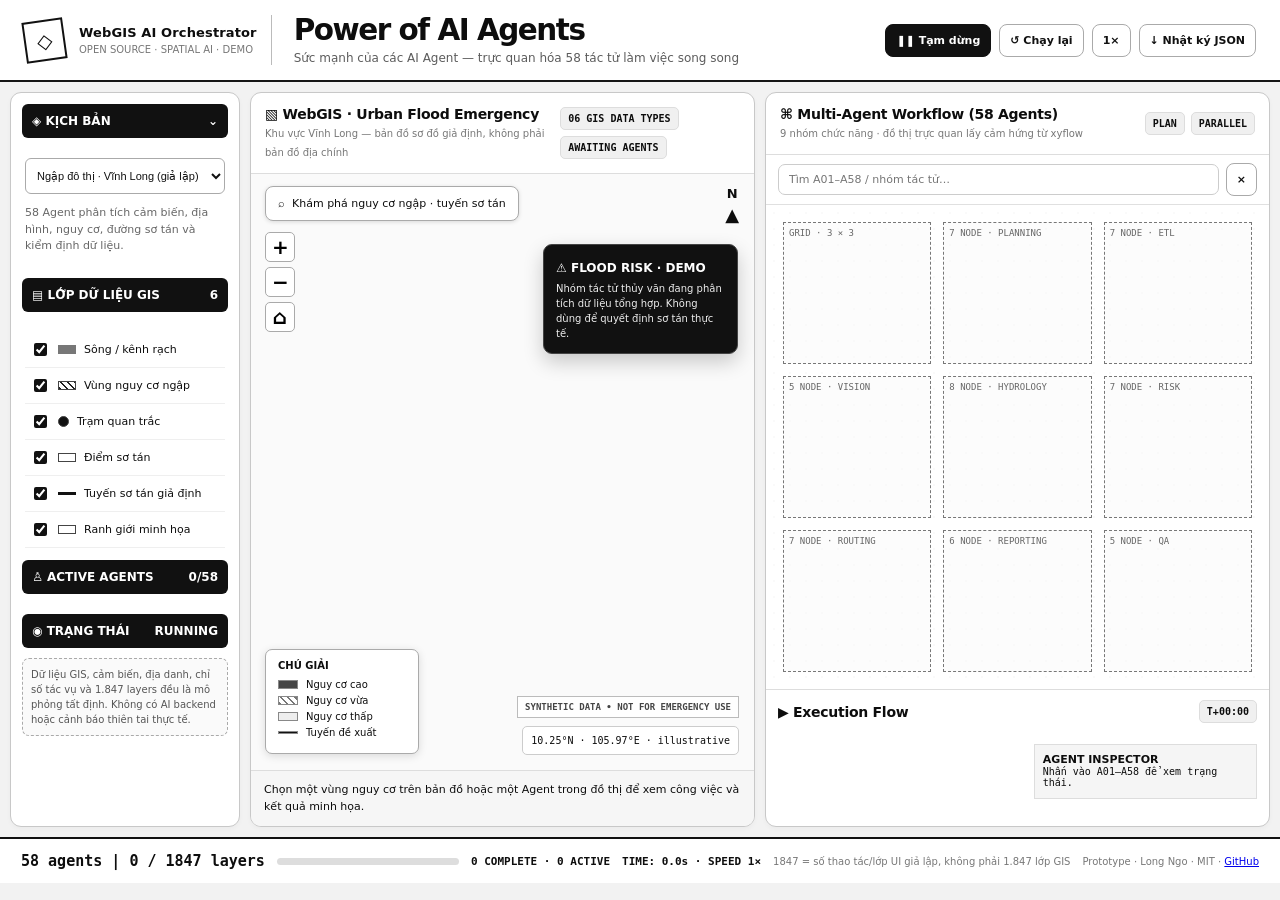
==== docs/index.html @ bc673fc4 "feat(webgis): add Power of AI Agents GitHub Pages dashboard" ====
<!doctype html>
<html lang="vi">
<head>
  <meta charset="utf-8">
  <meta name="viewport" content="width=device-width,initial-scale=1">
  <meta name="theme-color" content="#ffffff">
  <meta name="description" content="Power of AI Agents — mô phỏng 58 tác tử phối hợp xây dựng WebGIS ứng phó ngập lụt. Dữ liệu minh họa, không phải dự báo thực tế.">
  <title>Power of AI Agents — WebGIS AI Orchestrator</title>
  <link rel="stylesheet" href="./styles.css">
  <script src="./app.js" defer></script>
</head>
<body>
  <header class="topbar">
    <div class="brand"><div class="brand-mark" aria-hidden="true">◇</div><div><div class="brand-name">WebGIS AI Orchestrator</div><div class="brand-sub">OPEN SOURCE · SPATIAL AI · DEMO</div></div></div>
    <div class="headline"><h1>Power of AI Agents</h1><p>Sức mạnh của các AI Agent — trực quan hóa 58 tác tử làm việc song song</p></div>
    <nav class="top-actions" aria-label="Điều khiển mô phỏng">
      <span class="tag dark"><span class="live-dot"></span> SIMULATION</span>
      <span class="tag">WEBGIS</span><span class="tag">MULTI-AGENT</span>
      <button id="playBtn" class="ctrl dark" type="button" aria-label="Tạm dừng hoặc tiếp tục">❚❚ Tạm dừng</button>
      <button id="replayBtn" class="ctrl" type="button">↺ Chạy lại</button>
      <button id="speedBtn" class="ctrl" type="button" aria-label="Đổi tốc độ">1×</button>
      <button id="exportBtn" class="ctrl" type="button">↓ Nhật ký JSON</button>
    </nav>
  </header>
  <main class="shell">
    <aside class="panel sidebar" aria-label="Thiết lập WebGIS">
      <div class="section-h"><span>◈ KỊCH BẢN</span><span>⌄</span></div>
      <div class="section-body">
        <select id="scenario" aria-label="Kịch bản"><option value="flood">Ngập đô thị · Vĩnh Long (giả lập)</option></select>
        <p class="subtle">58 Agent phân tích cảm biến, địa hình, nguy cơ, đường sơ tán và kiểm định dữ liệu.</p>
      </div>
      <div class="section-h"><span>▤ LỚP DỮ LIỆU GIS</span><span>6</span></div>
      <div class="section-body">
        <label class="layer-row"><input type="checkbox" data-layer="river" checked><span class="shape river"></span> Sông / kênh rạch</label>
        <label class="layer-row"><input type="checkbox" data-layer="risk" checked><span class="shape risk"></span> Vùng nguy cơ ngập</label>
        <label class="layer-row"><input type="checkbox" data-layer="sensors" checked><span class="shape sensor"></span> Trạm quan trắc</label>
        <label class="layer-row"><input type="checkbox" data-layer="shelters" checked><span class="shape"></span> Điểm sơ tán</label>
        <label class="layer-row"><input type="checkbox" data-layer="routes" checked><span class="shape route"></span> Tuyến sơ tán giả định</label>
        <label class="layer-row"><input type="checkbox" data-layer="boundaries" checked><span class="shape"></span> Ranh giới minh họa</label>
      </div>
      <div class="section-h"><span>♙ ACTIVE AGENTS</span><span id="agentSidebarCount">0/58</span></div>
      <div id="agentList" class="agent-list" aria-label="Danh sách tác tử"></div>
      <div class="section-h"><span>◉ TRẠNG THÁI</span><span id="taskState">RUNNING</span></div>
      <div class="tip" id="sideTip">Dữ liệu GIS, cảm biến, địa danh, chỉ số tác vụ và 1.847 layers đều là mô phỏng tất định. Không có AI backend hoặc cảnh báo thiên tai thực tế.</div>
    </aside>
    <section class="panel map-panel" aria-label="Bản đồ WebGIS minh họa">
      <div class="panel-head">
        <div><h2>▧ WebGIS · Urban Flood Emergency</h2><small>Khu vực Vĩnh Long — bản đồ sơ đồ giả định, không phải bản đồ địa chính</small></div>
        <div class="head-metrics"><span class="metric-chip">06 GIS DATA TYPES</span><span id="mapStatus" class="metric-chip">AWAITING AGENTS</span></div>
      </div>
      <div class="map-viewport" id="mapViewport">
        <div class="map-search">⌕&nbsp; Khám phá nguy cơ ngập · tuyến sơ tán</div>
        <div class="zoom-control"><button id="zoomIn" type="button" aria-label="Phóng to bản đồ">+</button><button id="zoomOut" type="button" aria-label="Thu nhỏ bản đồ">−</button><button id="zoomReset" type="button" aria-label="Đặt lại bản đồ">⌂</button></div>
        <div class="north">N</div>
        <svg id="mapSvg" role="img" aria-label="Bản đồ sơ đồ các vùng ngập, sông, cảm biến, nơi trú ẩn và đường sơ tán được sinh giả lập"></svg>
        <div class="geo-alert" id="geoAlert"><strong>⚠ FLOOD RISK · DEMO</strong><p>Nhóm tác tử thủy văn đang phân tích dữ liệu tổng hợp. Không dùng để quyết định sơ tán thực tế.</p></div>
        <div class="legend"><strong>CHÚ GIẢI</strong><div class="legend-row"><span class="legend-swatch high"></span> Nguy cơ cao</div><div class="legend-row"><span class="legend-swatch mid"></span> Nguy cơ vừa</div><div class="legend-row"><span class="legend-swatch safe"></span> Nguy cơ thấp</div><div class="legend-row"><span class="legend-swatch road"></span> Tuyến đề xuất</div></div>
        <div class="simulation-stamp">SYNTHETIC DATA • NOT FOR EMERGENCY USE</div>
        <div class="map-coord">10.25°N · 105.97°E · illustrative</div>
      </div>
      <div class="map-detail" id="mapDetail" aria-live="polite">Chọn một vùng nguy cơ trên bản đồ hoặc một Agent trong đồ thị để xem công việc và kết quả minh họa.</div>
    </section>
    <section class="panel graph-panel" aria-label="Đồ thị phối hợp tác tử">
      <div class="panel-head">
        <div><h2>⌘ Multi-Agent Workflow (58 Agents)</h2><small>9 nhóm chức năng · đồ thị trực quan lấy cảm hứng từ xyflow</small></div>
        <div class="head-metrics"><span class="metric-chip" id="graphState">PLAN</span><span class="metric-chip">PARALLEL</span></div>
      </div>
      <div class="graph-toolbar">
        <input id="agentSearch" aria-label="Tìm kiếm tác tử" type="search" placeholder="Tìm A01–A58 / nhóm tác tử…">
        <button id="clearSearch" type="button" class="ctrl" aria-label="Xóa tìm kiếm">×</button>
      </div>
      <div class="graph-canvas" id="graphCanvas">
        <svg id="edgeSvg" aria-hidden="true"></svg>
        <div id="groupGrid" class="group-grid"></div>
        <svg id="agentCursors" aria-hidden="true"></svg>
        <div id="wireframe" class="wireframe" aria-hidden="true">
          <div class="wire">GRID · 3 × 3</div><div class="wire">7 NODE · PLANNING</div><div class="wire">7 NODE · ETL</div>
          <div class="wire">5 NODE · VISION</div><div class="wire">8 NODE · HYDROLOGY</div><div class="wire">7 NODE · RISK</div>
          <div class="wire">7 NODE · ROUTING</div><div class="wire">6 NODE · REPORTING</div><div class="wire">5 NODE · QA</div>
        </div>
      </div>
      <div class="graph-bottom">
        <div class="panel-head" style="padding:0;border:0"><h2>▶ Execution Flow</h2><span id="elapsed" class="metric-chip">T+00:00</span></div>
        <div class="timeline" id="timeline" aria-label="Tiến trình xử lý"></div>
        <div class="bottom-meta">
          <div class="log-feed" id="logFeed" role="log" aria-live="off"></div>
          <div class="agent-inspector" id="inspector"><strong>AGENT INSPECTOR</strong><div>Nhấn vào A01–A58 để xem trạng thái.</div></div>
        </div>
      </div>
    </section>
  </main>
  <footer class="footer">
    <div class="footer-primary">58 agents | <span id="layerCount">0</span> / 1847 layers</div>
    <div class="progress-track" aria-label="Tiến độ dựng mô phỏng"><div class="progress-fill" id="progressFill"></div></div>
    <div id="doneMetric">0 COMPLETE · 0 ACTIVE</div>
    <div id="latencyMetric">TIME: 0.0s · SPEED 1×</div>
    <div class="footer-note">1847 = số thao tác/lớp UI giả lập, không phải 1.847 lớp GIS</div>
    <div class="footer-note">Prototype · Long Ngo · MIT · <a href="https://github.com/xulytiengviet/xyflow">GitHub</a></div>
  </footer>
</body>
</html>
---- docs/styles.css ----
:root{font-family:Inter,ui-sans-serif,system-ui,-apple-system,"Segoe UI",Arial,sans-serif;color:#0d0d0d;background:#f2f2f2;font-synthesis:none}
*{box-sizing:border-box}html{scroll-behavior:smooth}body{margin:0;min-height:100vh}
button,input{font:inherit}button{cursor:pointer}button:focus-visible,input:focus-visible{outline:3px solid #888;outline-offset:2px}button:disabled{opacity:.35;cursor:not-allowed}
.icon{width:18px;height:18px;stroke:currentColor;fill:none;stroke-width:1.8;stroke-linecap:round;stroke-linejoin:round;flex:none}
.topbar{min-height:82px;background:#fff;border-bottom:2px solid #161616;display:flex;align-items:center;gap:20px;padding:12px 24px}
.brand-mark{width:41px;height:41px;border:2px solid #111;transform:rotate(-8deg);display:grid;place-items:center;font-weight:900;font-size:20px}
.brand{display:flex;gap:14px;align-items:center;min-width:240px}
.brand-name{font-size:13px;font-weight:800;letter-spacing:.01em}.brand-sub{font-size:10px;color:#777;margin-top:4px}
.headline{border-left:1px solid #bbb;padding-left:22px;min-width:280px;flex:1}
.headline h1{font-size:clamp(21px,2.3vw,33px);margin:0;letter-spacing:-.05em;line-height:1.05;font-weight:850}
.headline p{font-size:12px;margin:5px 0 0;color:#5c5c5c}
.top-actions{display:flex;gap:8px;align-items:center;flex-wrap:wrap;justify-content:flex-end}
.tag,.ctrl{background:#fff;color:#111;border:1px solid #aaa;padding:9px 10px;border-radius:8px;font-size:11px;font-weight:750}
.tag.dark,.ctrl.dark{color:#fff;background:#111;border-color:#111}
.tag .live-dot{width:7px;height:7px;background:currentColor;border-radius:50%;display:inline-block;margin-right:5px;animation:blink 1.2s infinite}
.ctrl:hover,.tag:hover{background:#eee}.ctrl.dark:hover{background:#333}
@keyframes blink{50%{opacity:.2}}
.shell{display:grid;grid-template-columns:260px minmax(420px,1.06fr) minmax(480px,1fr);gap:10px;padding:10px;min-height:calc(100vh - 145px)}
.panel{border:1px solid #c8c8c8;border-radius:11px;background:#fff;min-width:0;overflow:hidden;box-shadow:0 2px 5px #00000008}
.sidebar{padding:11px;display:flex;flex-direction:column;gap:10px}
.section-h{display:flex;align-items:center;justify-content:space-between;gap:10px;background:#111;color:#fff;border-radius:6px;font-size:12px;font-weight:750;padding:10px}
.subtle{font-size:11px;color:#666;line-height:1.5}.section-body{padding:10px 3px 2px}.section-body select{width:100%;border:1px solid #aaa;border-radius:6px;padding:10px 7px;background:#fff;font-size:11px;color:#111}
.layer-row{display:flex;align-items:center;gap:8px;font-size:11px;padding:8px 5px;border-bottom:1px solid #efefef;cursor:pointer}
.layer-row input{accent-color:#111}.layer-row .shape{width:18px;height:9px;border:1.5px solid #444;flex:none}
.shape.river{border:0;background:#777}.shape.risk{background:repeating-linear-gradient(45deg,#222 0 2px,#fff 2px 5px)}
.shape.sensor{width:11px;height:11px;border-radius:50%;background:#111}.shape.route{height:0;border:0;border-top:3px solid #111}
.agent-list{max-height:235px;overflow-y:auto}.agent-row{border:0;border-bottom:1px solid #eee;background:#fff;width:100%;display:flex;gap:8px;text-align:left;align-items:center;padding:8px 5px;font-size:11px}
.agent-row:hover,.agent-row.selected{background:#efefef}.agent-row .agent-id{font:700 10px ui-monospace,monospace;color:#555;width:28px}
.agent-row .name{flex:1;white-space:nowrap;overflow:hidden;text-overflow:ellipsis}.status-pill{background:#e7e7e7;border-radius:20px;padding:3px 6px;color:#333;font-size:9px}
.status-pill.running{background:#101010;color:#fff}
.tip{font-size:10px;color:#555;line-height:1.5;padding:8px;border:1px dashed #aaa;border-radius:7px;background:#fafafa}
.panel-head{display:flex;justify-content:space-between;align-items:center;padding:13px 14px;border-bottom:1px solid #ddd;gap:10px}
.panel-head h2{margin:0;font-size:14px;letter-spacing:-.02em}.panel-head small{font-size:10px;color:#777}.head-metrics{display:flex;align-items:center;gap:6px;flex-wrap:wrap}
.metric-chip{font:650 10px ui-monospace,monospace;background:#f0f0f0;border:1px solid #ddd;padding:5px 7px;border-radius:5px}
.map-panel{display:flex;flex-direction:column;min-height:610px}
.map-viewport{position:relative;flex:1;min-height:470px;overflow:hidden;background:#fafafa}
#mapSvg{height:100%;width:100%;display:block}
#mapSvg g[data-map-layer].hidden{display:none}
.geo-alert{position:absolute;top:70px;right:16px;background:#111;color:#fff;border:1px solid #444;padding:12px;border-radius:9px;box-shadow:0 8px 20px #0003;max-width:195px;pointer-events:none}
.geo-alert strong{font-size:12px}.geo-alert p{font-size:10px;line-height:1.5;margin:5px 0 0;color:#eee}
.map-search{position:absolute;top:12px;left:14px;background:#fff;border:1px solid #aaa;border-radius:8px;font-size:11px;padding:10px 12px;max-width:calc(100% - 28px);box-shadow:0 1px 4px #0002}
.north{position:absolute;top:12px;right:15px;font-size:13px;font-weight:900;display:grid;justify-items:center;gap:3px}
.north:after{content:"▲";font-size:18px}
.legend{position:absolute;left:14px;bottom:16px;background:#fff;border:1px solid #aaa;padding:10px 12px;border-radius:7px;font-size:10px;min-width:154px;box-shadow:0 2px 8px #0002}
.legend strong{display:block;margin-bottom:8px}.legend-row{display:flex;align-items:center;gap:8px;margin:5px 0}.legend-swatch{width:20px;height:9px;border:1px solid #888}.legend-swatch.high{background:#454545}.legend-swatch.mid{background:repeating-linear-gradient(45deg,#777 0 2px,#fff 2px 5px)}.legend-swatch.safe{background:#eee}.legend-swatch.road{background:#111;height:3px}
.map-coord{position:absolute;right:15px;bottom:15px;font:10px ui-monospace,monospace;background:#fff;border:1px solid #ccc;padding:8px;border-radius:5px}
.map-detail{padding:11px 13px;font-size:11px;background:#f6f6f6;min-height:42px;border-top:1px solid #ddd;line-height:1.5}
.map-viewport .simulation-stamp{position:absolute;right:15px;bottom:52px;color:#444;background:#ffffffdc;border:1px solid #bbb;padding:5px 7px;font:700 9px ui-monospace,monospace}
.ward-label{font-size:14px;fill:#111;font-weight:800;paint-order:stroke;stroke:#fff;stroke-width:5px;stroke-linejoin:round}
.graph-panel{display:flex;flex-direction:column;min-height:610px}
.graph-toolbar{display:flex;gap:7px;align-items:center;padding:8px 12px;border-bottom:1px solid #e0e0e0}
.graph-toolbar input{width:100%;border:1px solid #ccc;padding:8px 10px;font-size:11px;border-radius:7px;min-width:70px}
.graph-canvas{position:relative;flex:1;min-height:470px;overflow:hidden;background-color:#fff;background-image:radial-gradient(#d9d9d9 1px,transparent 1px);background-size:16px 16px}
#edgeSvg,#agentCursors{position:absolute;inset:0;width:100%;height:100%;pointer-events:none}
#edgeSvg{z-index:1}#agentCursors{z-index:3}
.flow-line{stroke:#8a8a8a;stroke-width:1.6;fill:none;stroke-dasharray:5 6}
.flow-line.active{stroke:#171717;stroke-width:2.4;animation:dashFlow .8s linear infinite}
@keyframes dashFlow{to{stroke-dashoffset:-22}}
.group-grid{position:absolute;inset:17px 15px;display:grid;grid-template-columns:repeat(3,minmax(0,1fr));grid-template-rows:repeat(3,minmax(0,1fr));gap:14px;z-index:2}
.agent-group{background:#ffffffed;border:1px dashed #999;border-radius:10px;padding:8px;min-width:0;min-height:0;box-shadow:0 2px 8px #00000012}
.agent-group.active{border:2px solid #141414;box-shadow:4px 4px 0 #ddd}
.group-title{display:flex;justify-content:space-between;align-items:center;font-size:11px;font-weight:800;padding-bottom:6px;white-space:nowrap;gap:4px}
.group-title span:last-child{font:600 9px ui-monospace,monospace;color:#777}
.agent-chips{display:grid;grid-template-columns:repeat(4,minmax(0,1fr));gap:5px}
.agent-chip{background:#fff;border:1px solid #9d9d9d;border-radius:4px;font:700 10px ui-monospace,monospace;padding:6px 1px;text-align:center;min-width:0;color:#222}
.agent-chip:hover{background:#ddd}.agent-chip.done{background:#e5e5e5}.agent-chip.running,.agent-chip.selected{background:#111;border-color:#111;color:#fff}
.agent-chip[hidden]{display:none}
.wireframe{position:absolute;inset:0;z-index:5;pointer-events:none;display:grid;grid-template-columns:repeat(3,1fr);gap:12px;padding:17px;transition:opacity .6s;background:#ffffffdf}
.wireframe .wire{border:1px dashed #777;padding:5px;font:9px ui-monospace,monospace;color:#666;background:#fafafa88}
.wireframe.hide{opacity:0;visibility:hidden}
.graph-bottom{border-top:1px solid #ddd;padding:10px 12px;min-height:137px}
.timeline{display:grid;grid-template-columns:repeat(9,minmax(0,1fr));gap:2px;margin-top:9px}
.timeline-step{position:relative;text-align:center;font:650 10px ui-monospace,monospace;color:#666;padding-top:24px}
.timeline-step:before{content:"";width:12px;height:12px;border:2px solid #777;border-radius:50%;position:absolute;top:0;left:calc(50% - 6px);background:#fff;z-index:2}
.timeline-step:after{content:"";height:2px;background:#bbb;position:absolute;top:6px;left:50%;width:100%;z-index:1}
.timeline-step:last-child:after{display:none}.timeline-step.active:before{background:#111;border-color:#111;box-shadow:0 0 0 5px #ddd}
.timeline-step.done:before{background:#444;border-color:#444}
.bottom-meta{display:grid;grid-template-columns:1.1fr 1fr;gap:10px;margin-top:12px}
.log-feed{font:10px ui-monospace,monospace;color:#555;min-height:52px;line-height:1.65;overflow:hidden}
.log-feed div{white-space:nowrap;overflow:hidden;text-overflow:ellipsis}
.agent-inspector{font:10px ui-monospace,monospace;padding:8px;background:#f5f5f5;border:1px solid #ddd;min-height:55px}
.agent-inspector strong{font:800 11px ui-sans-serif,system-ui}
.footer{display:flex;align-items:center;justify-content:space-between;gap:12px;padding:13px 21px;background:#fff;border-top:2px solid #111;font:700 11px ui-monospace,monospace;flex-wrap:wrap}
.footer-primary{font-size:15px;font-weight:850}.footer-note{font:10px ui-sans-serif,system-ui;color:#777}
.progress-track{height:7px;border-radius:9px;background:#ddd;flex:1;max-width:250px;min-width:70px;overflow:hidden}
.progress-fill{height:100%;width:0%;background:#111;transition:width .12s linear}
.cursor-label{font:700 9px ui-monospace,monospace;fill:#111;paint-order:stroke;stroke:white;stroke-width:2}
.cursor-pointer{fill:#111;stroke:#fff;stroke-width:1.3}
.zoom-control{position:absolute;left:14px;top:58px;display:flex;flex-direction:column;gap:5px}
.zoom-control button{background:#fff;border:1px solid #aaa;width:30px;height:30px;font-weight:800;font-size:20px;border-radius:5px}
#mapSvg .risk-zone{cursor:pointer}#mapSvg .risk-zone:hover{stroke:#111;stroke-width:3}
@media(max-width:1350px){.shell{grid-template-columns:230px minmax(360px,1fr) minmax(430px,1fr)}.brand{min-width:190px}.headline{min-width:245px}.topbar{gap:14px}.tag{display:none}}
@media(max-width:1080px){.shell{grid-template-columns:220px minmax(0,1fr)}.graph-panel{grid-column:2}.topbar{flex-wrap:wrap}.headline{min-width:180px}.map-panel{min-height:540px}.graph-panel{min-height:620px}}
@media(max-width:690px){.shell{display:flex;flex-direction:column}.sidebar{order:3}.map-panel{order:1;min-height:490px}.graph-panel{order:2;min-height:650px}.topbar{padding:12px}.brand{min-width:0}.headline{padding-left:12px;min-width:0}.headline h1{font-size:21px}.top-actions{width:100%;justify-content:start}.panel-head{flex-wrap:wrap}.group-grid{gap:7px;inset:12px 9px}.agent-group{padding:5px}.group-title{font-size:9px}.agent-chips{grid-template-columns:repeat(3,1fr);gap:3px}.agent-chip{font-size:8px;padding:6px 0}.bottom-meta{grid-template-columns:1fr}.graph-bottom{min-height:175px}.footer-primary{font-size:13px}.map-viewport{min-height:405px}}
@media(prefers-reduced-motion:reduce){*,*:before,*:after{animation-duration:.01ms!important;transition-duration:.01ms!important;scroll-behavior:auto!important}}
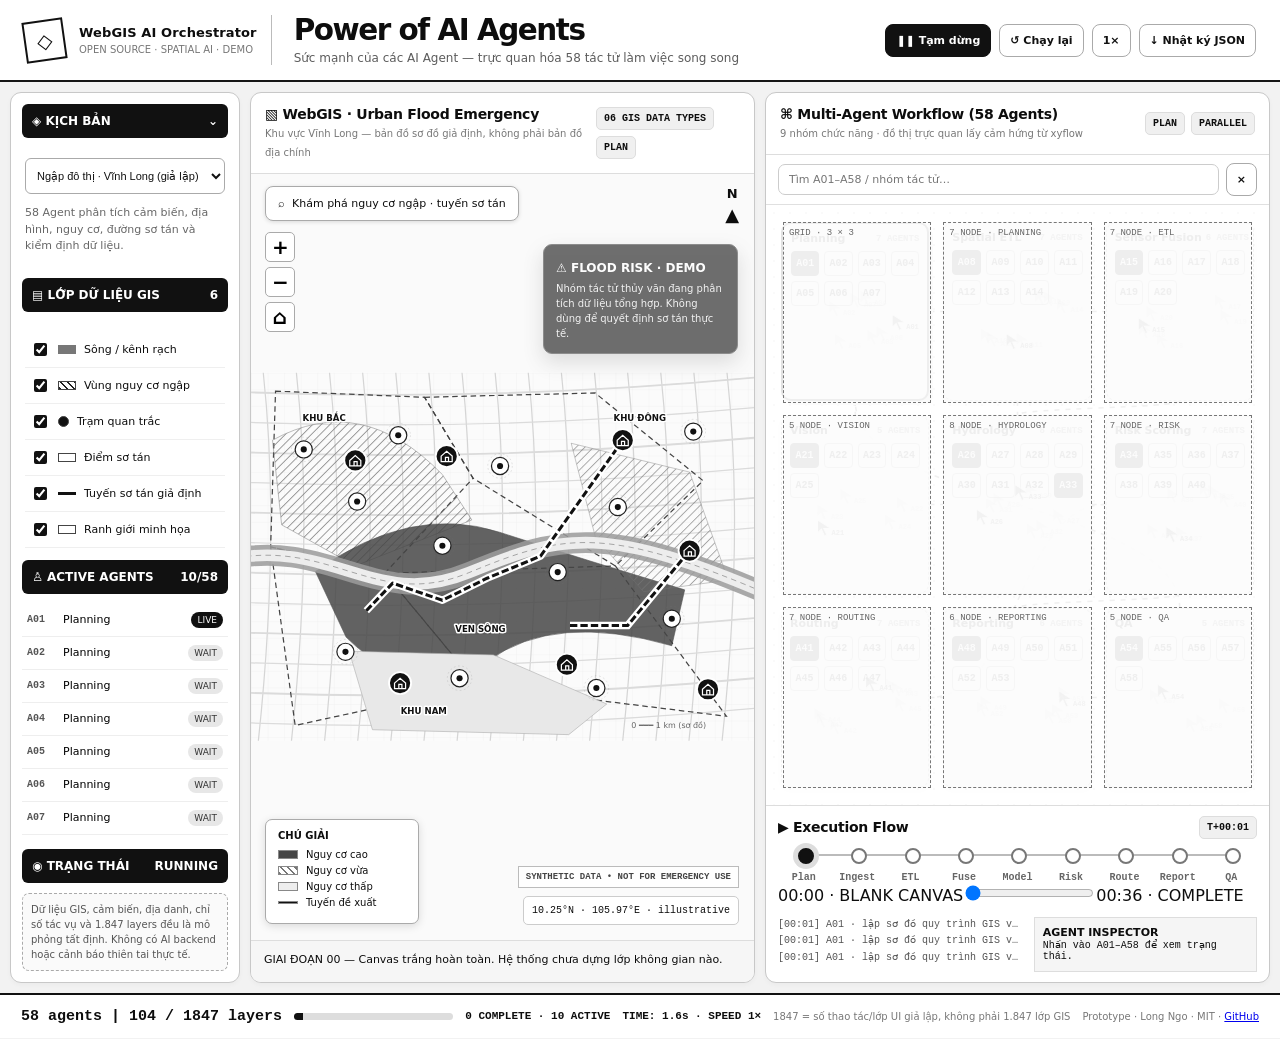
==== commit 2bd74c77: "feat(webgis): add construction timeline scrubber and progressive map UI" ====
--- a/docs/index.html
+++ b/docs/index.html
@@ -49,16 +49,16 @@
         <div class="head-metrics"><span class="metric-chip">06 GIS DATA TYPES</span><span id="mapStatus" class="metric-chip">AWAITING AGENTS</span></div>
       </div>
       <div class="map-viewport" id="mapViewport">
-        <div class="map-search">⌕&nbsp; Khám phá nguy cơ ngập · tuyến sơ tán</div>
-        <div class="zoom-control"><button id="zoomIn" type="button" aria-label="Phóng to bản đồ">+</button><button id="zoomOut" type="button" aria-label="Thu nhỏ bản đồ">−</button><button id="zoomReset" type="button" aria-label="Đặt lại bản đồ">⌂</button></div>
-        <div class="north">N</div>
+        <div class="map-search build-chrome" data-chrome-stage="8">⌕&nbsp; Khám phá nguy cơ ngập · tuyến sơ tán</div>
+        <div class="zoom-control build-chrome" data-chrome-stage="8"><button id="zoomIn" type="button" aria-label="Phóng to bản đồ">+</button><button id="zoomOut" type="button" aria-label="Thu nhỏ bản đồ">−</button><button id="zoomReset" type="button" aria-label="Đặt lại bản đồ">⌂</button></div>
+        <div class="north build-chrome" data-chrome-stage="8">N</div>
         <svg id="mapSvg" role="img" aria-label="Bản đồ sơ đồ các vùng ngập, sông, cảm biến, nơi trú ẩn và đường sơ tán được sinh giả lập"></svg>
-        <div class="geo-alert" id="geoAlert"><strong>⚠ FLOOD RISK · DEMO</strong><p>Nhóm tác tử thủy văn đang phân tích dữ liệu tổng hợp. Không dùng để quyết định sơ tán thực tế.</p></div>
-        <div class="legend"><strong>CHÚ GIẢI</strong><div class="legend-row"><span class="legend-swatch high"></span> Nguy cơ cao</div><div class="legend-row"><span class="legend-swatch mid"></span> Nguy cơ vừa</div><div class="legend-row"><span class="legend-swatch safe"></span> Nguy cơ thấp</div><div class="legend-row"><span class="legend-swatch road"></span> Tuyến đề xuất</div></div>
-        <div class="simulation-stamp">SYNTHETIC DATA • NOT FOR EMERGENCY USE</div>
-        <div class="map-coord">10.25°N · 105.97°E · illustrative</div>
+        <div class="geo-alert build-chrome" data-chrome-stage="6" id="geoAlert"><strong>⚠ FLOOD RISK · DEMO</strong><p>Nhóm tác tử thủy văn đang phân tích dữ liệu tổng hợp. Không dùng để quyết định sơ tán thực tế.</p></div>
+        <div class="legend build-chrome" data-chrome-stage="8"><strong>CHÚ GIẢI</strong><div class="legend-row"><span class="legend-swatch high"></span> Nguy cơ cao</div><div class="legend-row"><span class="legend-swatch mid"></span> Nguy cơ vừa</div><div class="legend-row"><span class="legend-swatch safe"></span> Nguy cơ thấp</div><div class="legend-row"><span class="legend-swatch road"></span> Tuyến đề xuất</div></div>
+        <div class="simulation-stamp build-chrome" data-chrome-stage="8">SYNTHETIC DATA • NOT FOR EMERGENCY USE</div>
+        <div class="map-coord build-chrome" data-chrome-stage="8">10.25°N · 105.97°E · illustrative</div>
       </div>
-      <div class="map-detail" id="mapDetail" aria-live="polite">Chọn một vùng nguy cơ trên bản đồ hoặc một Agent trong đồ thị để xem công việc và kết quả minh họa.</div>
+      <div class="map-detail" id="mapDetail" aria-live="polite">GIAI ĐOẠN 00 — Canvas trắng hoàn toàn. Hệ thống chưa dựng lớp không gian nào.</div>
     </section>
     <section class="panel graph-panel" aria-label="Đồ thị phối hợp tác tử">
       <div class="panel-head">
@@ -81,7 +81,8 @@
       </div>
       <div class="graph-bottom">
         <div class="panel-head" style="padding:0;border:0"><h2>▶ Execution Flow</h2><span id="elapsed" class="metric-chip">T+00:00</span></div>
-        <div class="timeline" id="timeline" aria-label="Tiến trình xử lý"></div>
+        <div class="timeline" id="timeline" aria-label="Tiến trình xây dựng WebGIS"></div>
+        <div class="scrub-row"><span>00:00 · BLANK CANVAS</span><input id="timelineScrub" type="range" min="0" max="36000" value="0" step="100" aria-label="Tua tiến trình mô phỏng WebGIS"><span>00:36 · COMPLETE</span></div>
         <div class="bottom-meta">
           <div class="log-feed" id="logFeed" role="log" aria-live="off"></div>
           <div class="agent-inspector" id="inspector"><strong>AGENT INSPECTOR</strong><div>Nhấn vào A01–A58 để xem trạng thái.</div></div>
--- a/docs/styles.css
+++ b/docs/styles.css
@@ -94,3 +94,6 @@
 @media(max-width:1080px){.shell{grid-template-columns:220px minmax(0,1fr)}.graph-panel{grid-column:2}.topbar{flex-wrap:wrap}.headline{min-width:180px}.map-panel{min-height:540px}.graph-panel{min-height:620px}}
 @media(max-width:690px){.shell{display:flex;flex-direction:column}.sidebar{order:3}.map-panel{order:1;min-height:490px}.graph-panel{order:2;min-height:650px}.topbar{padding:12px}.brand{min-width:0}.headline{padding-left:12px;min-width:0}.headline h1{font-size:21px}.top-actions{width:100%;justify-content:start}.panel-head{flex-wrap:wrap}.group-grid{gap:7px;inset:12px 9px}.agent-group{padding:5px}.group-title{font-size:9px}.agent-chips{grid-template-columns:repeat(3,1fr);gap:3px}.agent-chip{font-size:8px;padding:6px 0}.bottom-meta{grid-template-columns:1fr}.graph-bottom{min-height:175px}.footer-primary{font-size:13px}.map-viewport{min-height:405px}}
 @media(prefers-reduced-motion:reduce){*,*:before,*:after{animation-duration:.01ms!important;transition-duration:.01ms!important;scroll-behavior:auto!important}}
+
+/* Ensure search results obey the native hidden attribute even on flex rows. */
+[hidden]{display:none!important}
